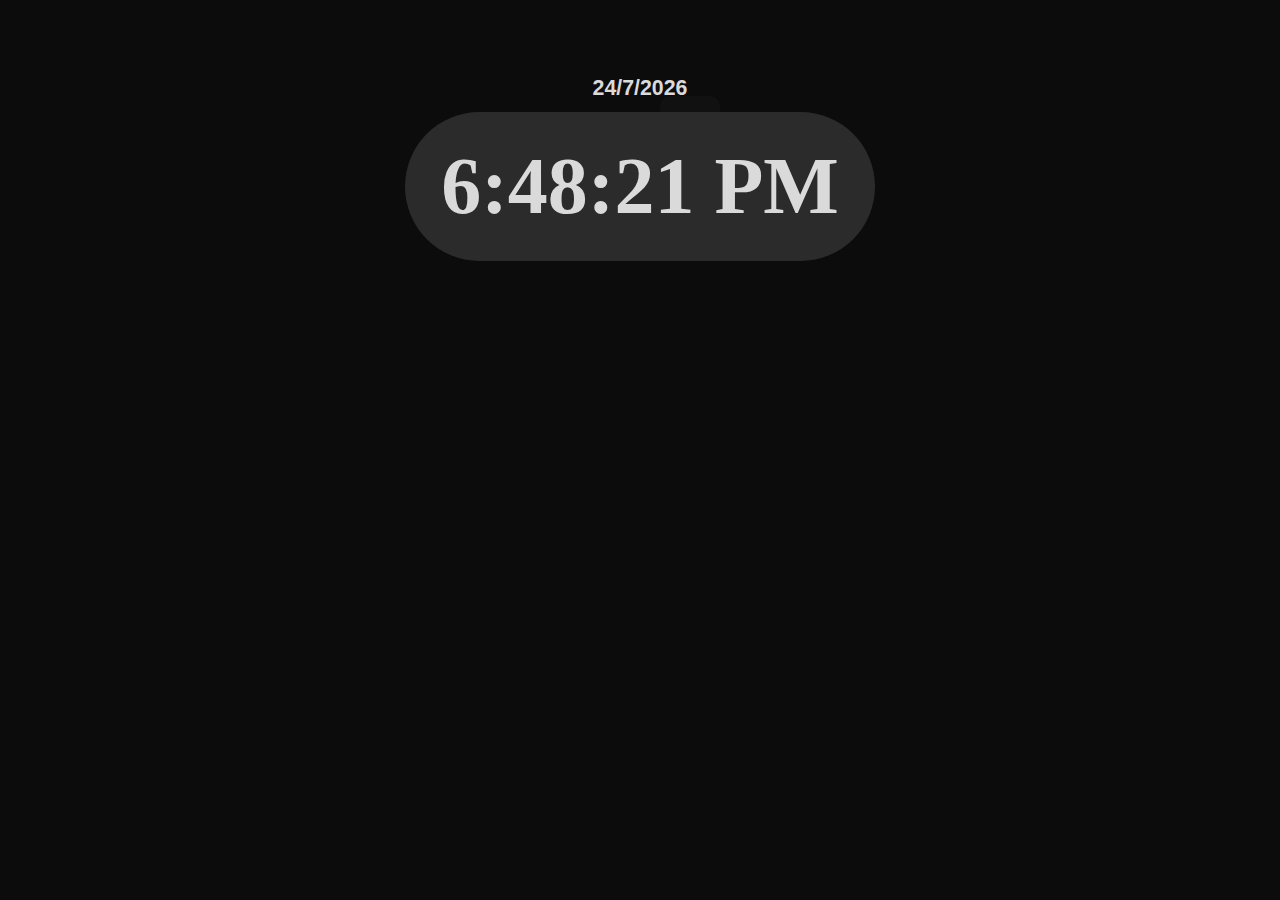
==== html/index.html @ 77c31f30 "refinando estilos e botão dark/white mode" ====
<!DOCTYPE html>
<html lang="pt-br">
<head>
    <meta charset="UTF-8">
    <meta http-equiv="X-UA-Compatible" content="IE=edge">
    <meta name="viewport" content="width=device-width, initial-scale=1.0">
    <link href="/styles/style.css" rel="stylesheet" type="text/css">
    <link href="https://fonts.googleapis.com/css2?family=Montserrat+Alternates&display=swap">
    <title id="title">Data e Hora</title>
</head>
<body>
    <script src='\js\app.js'></script>

    <div class="container">
        <main>
            <section>
                <button class="darkmode" onclick="darkMode()">Dark Mode</button>
            </section>
            
            <div id="exemplo"></div>

            <section class="conteudo">
                <section id="data">
                    <div id="data">Data aqui</div>
                </section>
                                

                <section id="horario">
                    <div class="div-hora">
                        <h1 class="hora" id="hora"></h1>
                        <div class="background-hora"></div>
                    </div>
                </section>

                <section id="message">
                    <div id="msg"></div>
                </section>
            </section>
            
            
            
            <script>

                const sleep = (milliseconds) => {
                    return new Promise(resolve => setTimeout(resolve, milliseconds))
                }

                const atualizando = async() => {
                    
                    while (true) {
                        const day = new Date().getDate()
                        const month = new Date().getMonth()
                        const year = new Date().getFullYear()
                        const hora_atual = new Date().getHours()

                        const hour = new Date().toLocaleTimeString()
                        var titulo = window.document.getElementById('title')
                        var hora = window.document.getElementById('hora')
                        var data = window.document.getElementById('data')

                        hora.innerHTML = hour
                        titulo.innerHTML = hour + ' - Hora exata'

                        data.innerHTML = `<strong>${day}/${month + 1}/${year}</strong>`
                        await sleep(1000)

                        if (hora_atual > 17 ) {
                            var msg = window.document.getElementById('msg')
                            msg.innerHTML = '"Tenha uma boa noite!"'
                        }
                        if (hora_atual < 17 && hora_atual >= 12) {
                            var msg = window.document.getElementById('msg')
                            msg.innerHTML = '"Tenha uma boa tarde!"'
                        }

                        if (hora_atual < 12 ) {
                            msg.innerHTML = '"Tenha uma bom dia!"'
                        }

                    }

                }
                atualizando()
                    
            </script>
        </main>
    </div>    
    
</body>
</html>
---- styles/style.css ----
#corpos__celestes {
    background-color: aliceblue;
    font: black;
}


body {
    font: normal 16pt arial;
    background-color: rgb(12, 12, 12);
    color: rgb(218, 218, 218);
}

.conteudo {
    margin-top: 5%;
}

#hora {
    font: bold 60pt montserrat;
}

.div-hora {
    display: flex;
    justify-content: center;
    align-items: center;
}

.hora {
    position: relative;
    z-index: 2;
}

.background-hora{
    position: absolute;
    z-index: 1;
    width: 22em;
    height: 7em;
    background-color: #2b2b2b;
    border-radius: 80px;
}

* {
    text-align: center;
    margin: 20px;
}

#msg {
    font: normal 22pt arial;
}

.darkmode {
    width: 60px;
    height: 60px;
    border: none;
    outline: none;
    color: #fff;
    background: #111;
    cursor: pointer;
    position: fixed;
    z-index: 0;
    border-radius: 10px;
}

.darkmode:before {
    content: '';
    background: linear-gradient(45deg, #40c9ff, #e81cff, #40c9ff );
    position: absolute;
    top: -2px;
    left:-2px;
    background-size: 400%;
    z-index: -1;
    filter: blur(5px);
    width: calc(100% + 4px);
    height: calc(100% + 4px);
    opacity: 0;
    transition: opacity .3s ease-in-out;
    border-radius: 10px;
}

.darkmode:active {
    color: #000
}

.darkmode:active:after {
    background: transparent;
}

.darkmode:hover:before {
    opacity: 1;
}

.darkmode:after {
    z-index: -1;
    content: '';
    position: absolute;
    width: 100%;
    height: 100%;
    background: #111;
    left: 0;
    top: 0;
    border-radius: 10px;
}
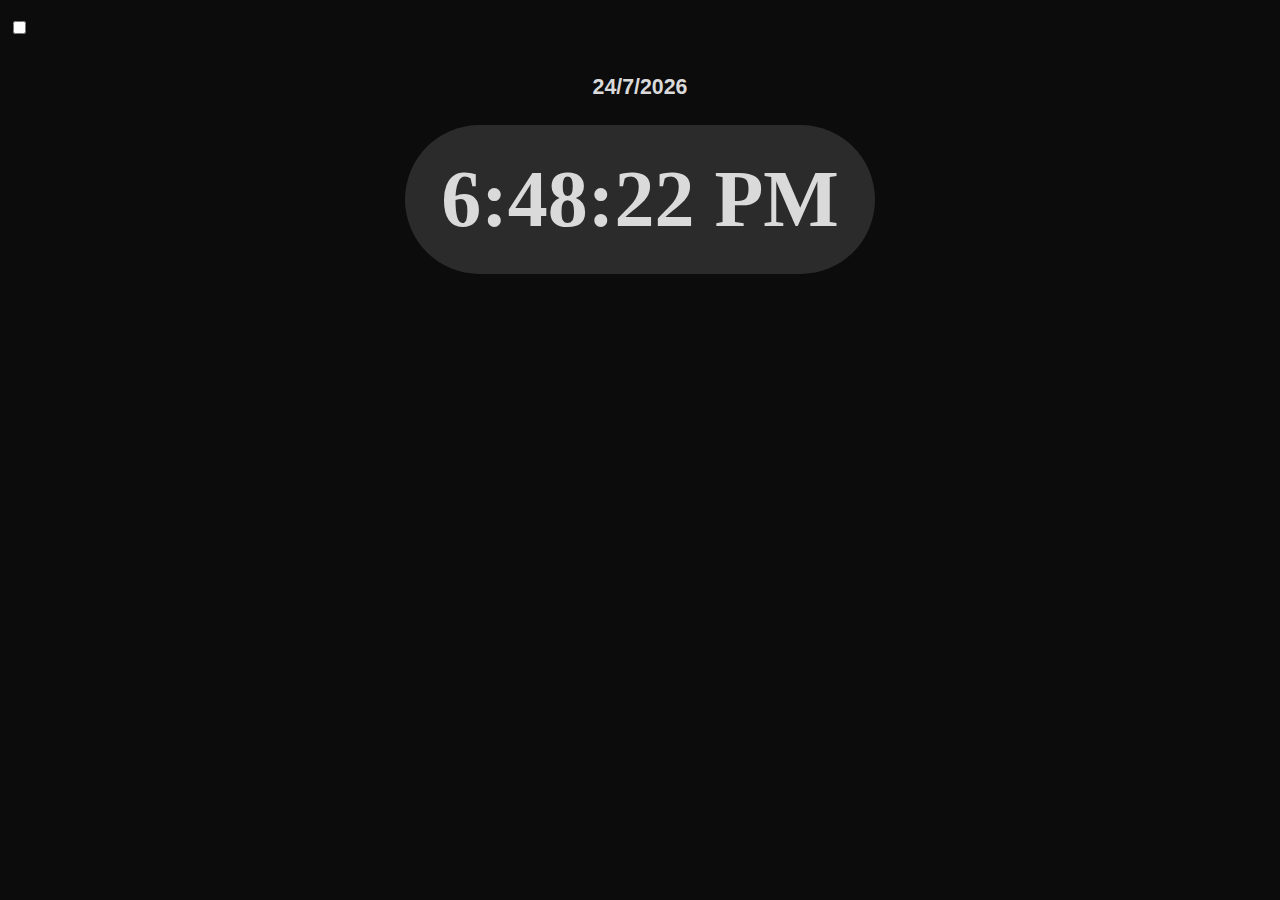
==== commit cc96f1cd: "Add checkbox" ====
--- a/html/index.html
+++ b/html/index.html
@@ -13,8 +13,9 @@
 
     <div class="container">
         <main>
-            <section>
-                <button class="darkmode" onclick="darkMode()">Dark Mode</button>
+            <section class="switch_container">
+                <input type="checkbox" class="switch switch--shadow" onclick="whitemode()" id="switch-shadow"/>
+                <label for="switch-shadow"></label>
             </section>
             
             <div id="exemplo"></div>
--- a/styles/style.css
+++ b/styles/style.css
@@ -40,62 +40,29 @@
 
 * {
     text-align: center;
-    margin: 20px;
 }
 
 #msg {
     font: normal 22pt arial;
 }
 
-.darkmode {
-    width: 60px;
-    height: 60px;
-    border: none;
-    outline: none;
-    color: #fff;
-    background: #111;
-    cursor: pointer;
-    position: fixed;
-    z-index: 0;
-    border-radius: 10px;
+.switch {
+    
+    position: absolute;
+    margin-left: -49% ;
+    margin-top: 1%;
+
 }
 
-.darkmode:before {
-    content: '';
-    background: linear-gradient(45deg, #40c9ff, #e81cff, #40c9ff );
-    position: absolute;
-    top: -2px;
-    left:-2px;
-    background-size: 400%;
-    z-index: -1;
-    filter: blur(5px);
-    width: calc(100% + 4px);
-    height: calc(100% + 4px);
-    opacity: 0;
-    transition: opacity .3s ease-in-out;
-    border-radius: 10px;
+.switch + label {
+    display: block;
+    position: relative;
+    cursor: pointer;
+    outline: none;
+    user-select: none;
 }
 
-.darkmode:active {
-    color: #000
-}
-
-.darkmode:active:after {
-    background: transparent;
-}
-
-.darkmode:hover:before {
-    opacity: 1;
-}
-
-.darkmode:after {
-    z-index: -1;
-    content: '';
-    position: absolute;
-    width: 100%;
-    height: 100%;
-    background: #111;
-    left: 0;
-    top: 0;
-    border-radius: 10px;
-}
+.switch--shadow + label {
+    padding: 2px;
+    width: 120px;
+}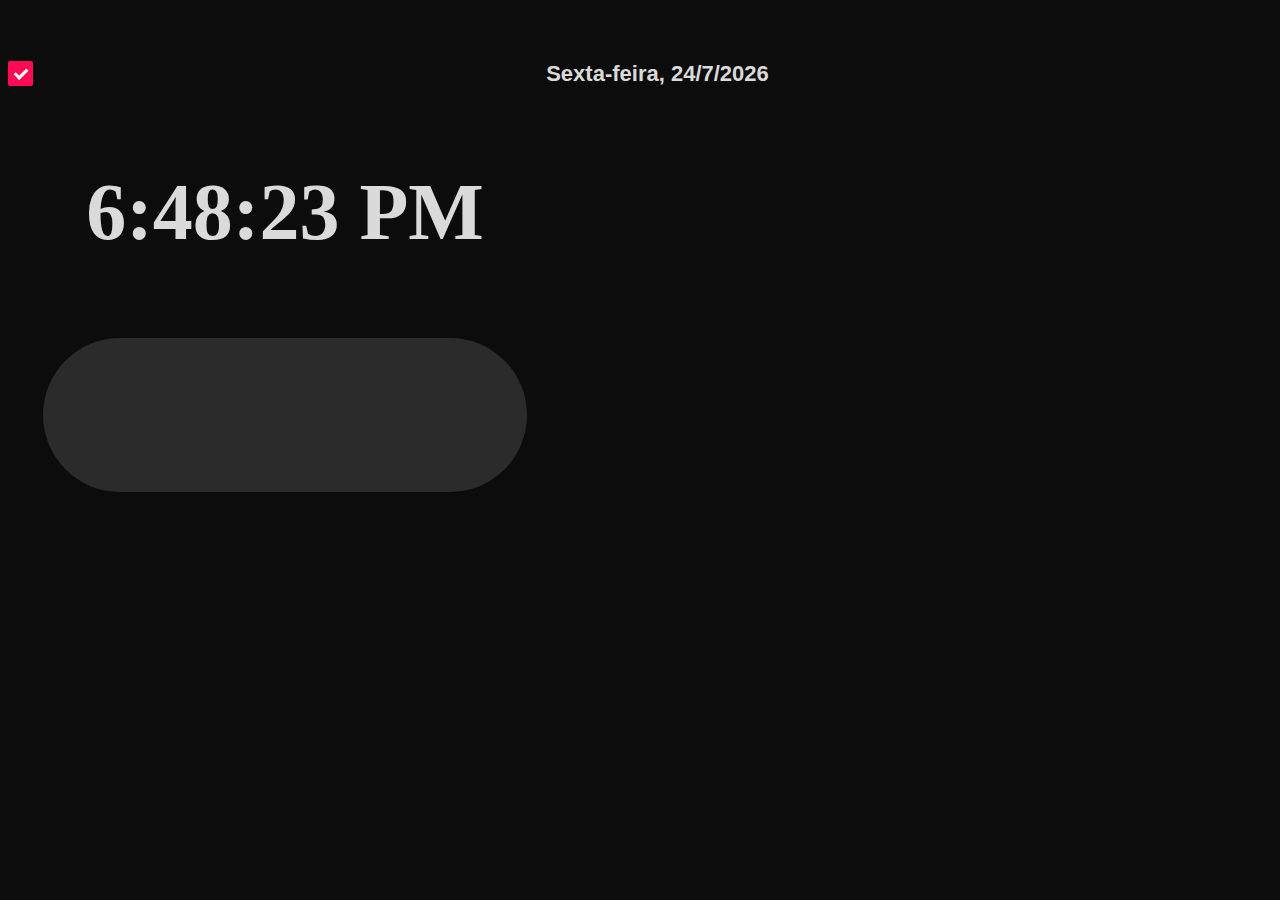
==== commit ba05e30d: "add dia da semana e botão estilizado" ====
--- a/html/index.html
+++ b/html/index.html
@@ -13,10 +13,10 @@
 
     <div class="container">
         <main>
-            <section class="switch_container">
-                <input type="checkbox" class="switch switch--shadow" onclick="whitemode()" id="switch-shadow"/>
-                <label for="switch-shadow"></label>
-            </section>
+            <label class="container_checkbox">
+                <input type="checkbox" checked="checked">
+                <span class="checkmark"></span>
+              </label>
             
             <div id="exemplo"></div>
 
@@ -26,11 +26,9 @@
                 </section>
                                 
 
-                <section id="horario">
-                    <div class="div-hora">
-                        <h1 class="hora" id="hora"></h1>
-                        <div class="background-hora"></div>
-                    </div>
+                <section id="horario" class="horario">
+                    <p class="hora" id="hora"></p>
+                    <div class="background-hora"></div>
                 </section>
 
                 <section id="message">
@@ -49,10 +47,12 @@
                 const atualizando = async() => {
                     
                     while (true) {
-                        const day = new Date().getDate()
-                        const month = new Date().getMonth()
-                        const year = new Date().getFullYear()
-                        const hora_atual = new Date().getHours()
+                        const day = new Date()
+                        const now = day.getDate()
+                        const dayweek = day.getDay()
+                        const month = day.getMonth()
+                        const year = day.getFullYear()
+                        const hora_atual = day.getHours()
 
                         const hour = new Date().toLocaleTimeString()
                         var titulo = window.document.getElementById('title')
@@ -62,8 +62,38 @@
                         hora.innerHTML = hour
                         titulo.innerHTML = hour + ' - Hora exata'
 
-                        data.innerHTML = `<strong>${day}/${month + 1}/${year}</strong>`
+                        switch (dayweek) {
+                            case 0 :
+                                data.innerHTML = `<strong>Domigo, ${now}/${month + 1}/${year}</strong>`
                         await sleep(1000)
+                            break
+                            case 1 :
+                                data.innerHTML = `<strong>Segunda-feira, ${now}/${month + 1}/${year}</strong>`
+                        await sleep(1000)
+                            break
+                            case 2 :
+                                data.innerHTML = `<strong>Terça-feira, ${now}/${month + 1}/${year}</strong>`
+                        await sleep(1000)
+                            break
+                            case 3 :
+                                data.innerHTML = `<strong>Quarta-feira, ${now}/${month + 1}/${year}</strong>`
+                        await sleep(1000)
+                            break
+                            case 4 :
+                                data.innerHTML = `<strong>Quinta-feira, ${now}/${month + 1}/${year}</strong>`
+                        await sleep(1000)
+                            break
+                            case 5 :
+                                data.innerHTML = `<strong>Sexta-feira, ${now}/${month + 1}/${year}</strong>`
+                        await sleep(1000)
+                            break
+                            case 6 :
+                                data.innerHTML = `<strong>Sabádo, ${now}/${month + 1}/${year}</strong>`
+                        await sleep(1000)
+                            break
+
+                        }
+                        
 
                         if (hora_atual > 17 ) {
                             var msg = window.document.getElementById('msg')
--- a/styles/style.css
+++ b/styles/style.css
@@ -16,21 +16,25 @@
 
 #hora {
     font: bold 60pt montserrat;
+    z-index: 0;
 }
 
 .div-hora {
     display: flex;
-    justify-content: center;
     align-items: center;
+    position: absolute;
 }
 
-.hora {
+.horario {
     position: relative;
     z-index: 2;
+    display: table-cell;
+    vertical-align: middle;
 }
 
 .background-hora{
-    position: absolute;
+    position: relative;
+    top: 10%;
     z-index: 1;
     width: 22em;
     height: 7em;
@@ -45,24 +49,83 @@
 #msg {
     font: normal 22pt arial;
 }
-
-.switch {
-    
-    position: absolute;
-    margin-left: -49% ;
-    margin-top: 1%;
-
+/* 
+.container_checkbox {
+    position: relative;
 }
 
-.switch + label {
+.checkbox {
+    position: relative;
+    width: 30px;
+    height: 30px;
+    margin-left: -95% ;
+    margin-top: 2%;
+}
+
+.checkmark {
+    position: relative;
+    height: 25px;
+    width: 25px;
+    background-color:#2b2b2b;
+    border-radius: 2px;
+} */
+
+.container {
     display: block;
     position: relative;
+    padding-left: 35px;
+    margin-bottom: 12px;
     cursor: pointer;
-    outline: none;
-    user-select: none;
-}
-
-.switch--shadow + label {
-    padding: 2px;
-    width: 120px;
-}+    font-size: 22px;
+  }
+  
+  /* Esconder o checkbox padrão */
+  .container input {
+    position: absolute;
+    opacity: 0;
+    cursor: pointer;
+    height: 0;
+    width: 0;
+  }
+  
+  /* Criar o checkbox customizado */
+  .checkmark {
+    position: absolute;
+    top: 0;
+    left: 0;
+    height: 25px;
+    width: 25px;
+    background-color: #eee;
+    border-radius: 2px;
+  }
+  
+  /* Adicionar uma cor de fundo cinza ao passar o mouse */
+  .container:hover input ~ .checkmark {
+    background-color: #ccc;
+  }
+  
+  /* Quando o checkbox é clicado, adicionar um fundo rosa */
+  .container input:checked ~ .checkmark {
+    background-color: #ff0a54;
+  }
+  
+  /* Criar o ícone de check, escondido quando não estiver selecionado */
+  .container .checkmark:after {
+    content: "";
+    position: absolute;
+    display: none;
+    left: 9px;
+    top: 5px;
+    width: 5px;
+    height: 10px;
+    border: solid white;
+    border-width: 0 3px 3px 0;
+    -webkit-transform: rotate(45deg);
+    -ms-transform: rotate(45deg);
+    transform: rotate(45deg);
+  }
+  
+  /* Exibir o ícone quando selecionado */
+  .container input:checked ~ .checkmark:after {
+    display: block;
+  }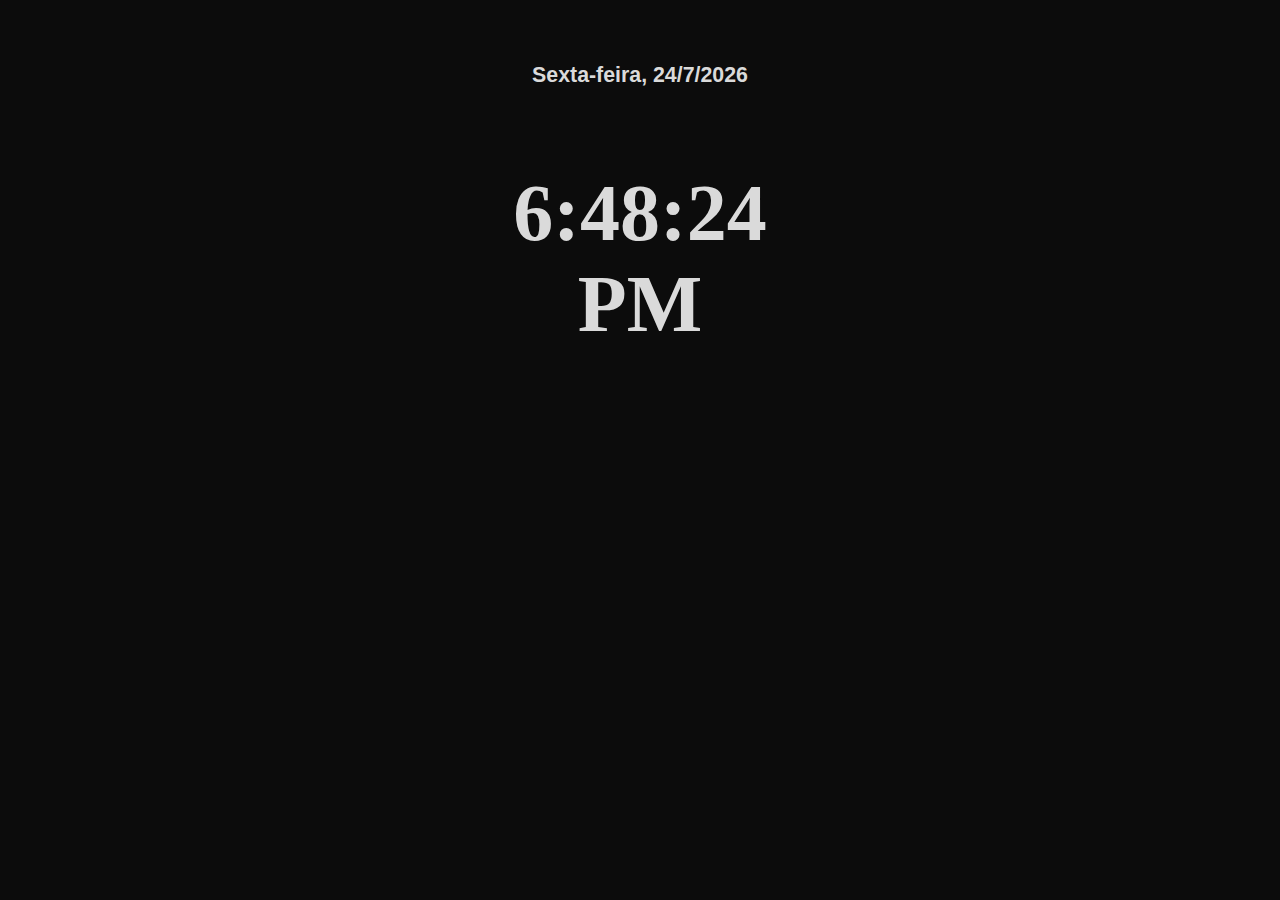
==== commit 1de6ced1: "Retirada de botão e background hour" ====
--- a/html/index.html
+++ b/html/index.html
@@ -9,34 +9,28 @@
     <title id="title">Data e Hora</title>
 </head>
 <body>
-    <script src='\js\app.js'></script>
-
     <div class="container">
         <main>
-            <label class="container_checkbox">
-                <input type="checkbox" checked="checked">
-                <span class="checkmark"></span>
-              </label>
-            
-            <div id="exemplo"></div>
-
             <section class="conteudo">
                 <section id="data">
                     <div id="data">Data aqui</div>
-                </section>
-                                
+                </section>  
 
-                <section id="horario" class="horario">
-                    <p class="hora" id="hora"></p>
-                    <div class="background-hora"></div>
-                </section>
+                <div class="conteudo_hora">
+                    <div id="horario" class="horario">
+                        <p class="hora" id="hora"></p>
+                    </div>
+                    <!-- <div>
+                        <div class="background-hora"></div>
+                    </div> -->
+                </div>
 
                 <section id="message">
                     <div id="msg"></div>
                 </section>
             </section>
             
-            
+            <!-- Script javascript -->
             
             <script>
 
--- a/styles/style.css
+++ b/styles/style.css
@@ -17,29 +17,14 @@
 #hora {
     font: bold 60pt montserrat;
     z-index: 0;
+    max-width: 30%;
 }
 
-.div-hora {
+
+.horario {
     display: flex;
     align-items: center;
-    position: absolute;
-}
-
-.horario {
-    position: relative;
-    z-index: 2;
-    display: table-cell;
-    vertical-align: middle;
-}
-
-.background-hora{
-    position: relative;
-    top: 10%;
-    z-index: 1;
-    width: 22em;
-    height: 7em;
-    background-color: #2b2b2b;
-    border-radius: 80px;
+    justify-content: center;
 }
 
 * {
@@ -49,83 +34,4 @@
 #msg {
     font: normal 22pt arial;
 }
-/* 
-.container_checkbox {
-    position: relative;
-}
 
-.checkbox {
-    position: relative;
-    width: 30px;
-    height: 30px;
-    margin-left: -95% ;
-    margin-top: 2%;
-}
-
-.checkmark {
-    position: relative;
-    height: 25px;
-    width: 25px;
-    background-color:#2b2b2b;
-    border-radius: 2px;
-} */
-
-.container {
-    display: block;
-    position: relative;
-    padding-left: 35px;
-    margin-bottom: 12px;
-    cursor: pointer;
-    font-size: 22px;
-  }
-  
-  /* Esconder o checkbox padrão */
-  .container input {
-    position: absolute;
-    opacity: 0;
-    cursor: pointer;
-    height: 0;
-    width: 0;
-  }
-  
-  /* Criar o checkbox customizado */
-  .checkmark {
-    position: absolute;
-    top: 0;
-    left: 0;
-    height: 25px;
-    width: 25px;
-    background-color: #eee;
-    border-radius: 2px;
-  }
-  
-  /* Adicionar uma cor de fundo cinza ao passar o mouse */
-  .container:hover input ~ .checkmark {
-    background-color: #ccc;
-  }
-  
-  /* Quando o checkbox é clicado, adicionar um fundo rosa */
-  .container input:checked ~ .checkmark {
-    background-color: #ff0a54;
-  }
-  
-  /* Criar o ícone de check, escondido quando não estiver selecionado */
-  .container .checkmark:after {
-    content: "";
-    position: absolute;
-    display: none;
-    left: 9px;
-    top: 5px;
-    width: 5px;
-    height: 10px;
-    border: solid white;
-    border-width: 0 3px 3px 0;
-    -webkit-transform: rotate(45deg);
-    -ms-transform: rotate(45deg);
-    transform: rotate(45deg);
-  }
-  
-  /* Exibir o ícone quando selecionado */
-  .container input:checked ~ .checkmark:after {
-    display: block;
-  }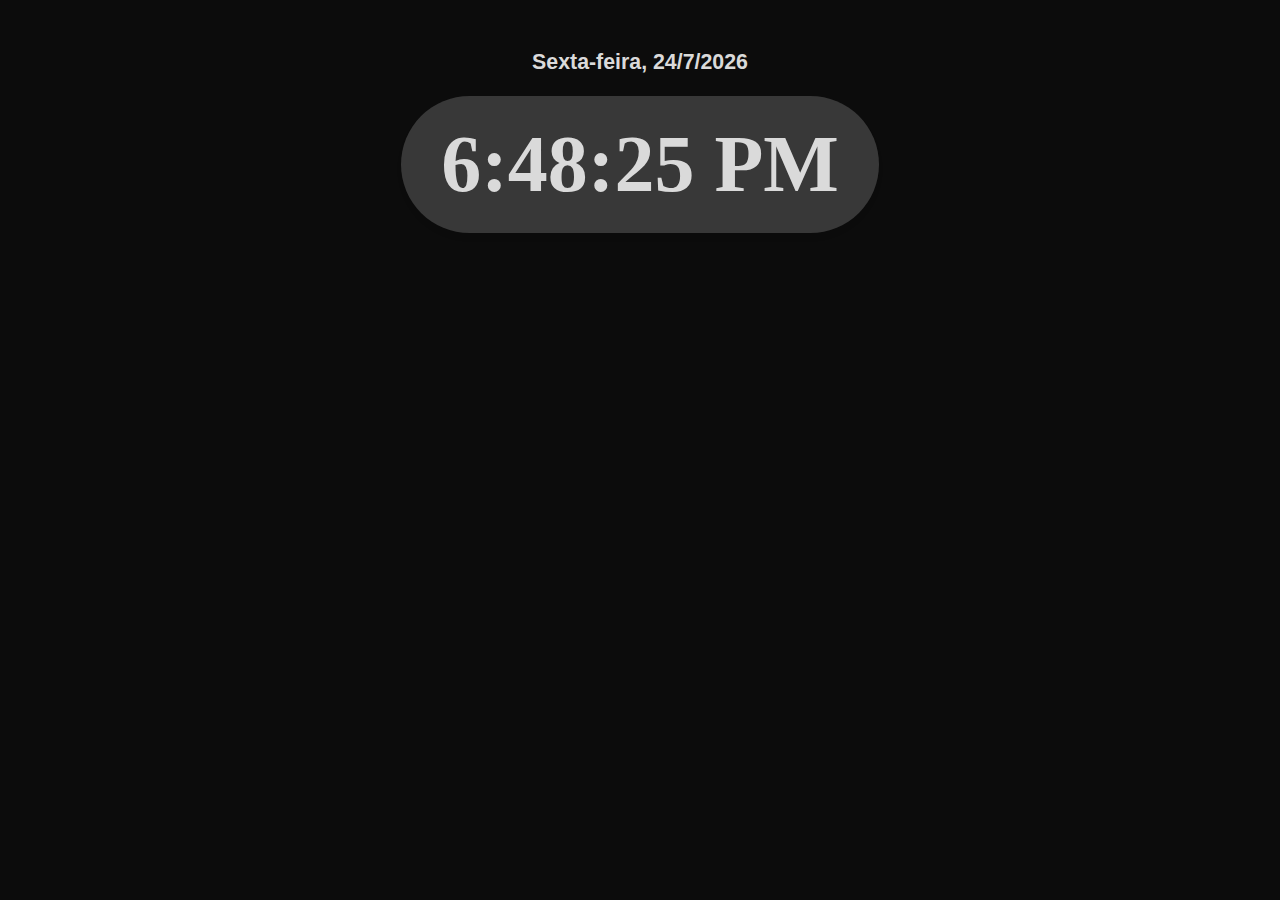
==== commit 581375e6: "base conteudo" ====
--- a/html/index.html
+++ b/html/index.html
@@ -11,23 +11,18 @@
 <body>
     <div class="container">
         <main>
-            <section class="conteudo">
-                <section id="data">
-                    <div id="data">Data aqui</div>
-                </section>  
+            <header class="cabeçalho">
+                <p id="data" class="data">data-aqui</p>
+            </header>
 
-                <div class="conteudo_hora">
-                    <div id="horario" class="horario">
-                        <p class="hora" id="hora"></p>
-                    </div>
-                    <!-- <div>
-                        <div class="background-hora"></div>
-                    </div> -->
+            <section class="seção">
+                <div class="horario" class="horario">
+                    <p class="hora" id="hora">HORA</p>
                 </div>
+            </section>
 
-                <section id="message">
-                    <div id="msg"></div>
-                </section>
+            <section id="mensagem" class="mensagem">
+                <div id="msg"></div>
             </section>
             
             <!-- Script javascript -->
--- a/styles/style.css
+++ b/styles/style.css
@@ -1,37 +1,45 @@
-#corpos__celestes {
-    background-color: aliceblue;
-    font: black;
+.data {
+    margin-top: 50px;
+    position: relative;
+    justify-content: center;
+    align-items: center;
+    text-align: center;
 }
-
 
 body {
     font: normal 16pt arial;
     background-color: rgb(12, 12, 12);
     color: rgb(218, 218, 218);
+    margin: 0px;
 }
 
-.conteudo {
-    margin-top: 5%;
-}
 
 #hora {
     font: bold 60pt montserrat;
-    z-index: 0;
-    max-width: 30%;
 }
 
-
-.horario {
-    display: flex;
-    align-items: center;
-    justify-content: center;
-}
-
-* {
+.cabeçalho, .mensagem{
     text-align: center;
 }
 
-#msg {
+#mensagem {
     font: normal 22pt arial;
+    padding: 30px;
 }
 
+.seção {
+    background: rgb(56, 56, 56);
+    width: 21em;
+    height: 5em;
+    padding: 15px;
+    margin: auto;
+    border-radius: 100px;
+    box-shadow: 0px 5px 5px rgba(0, 0, 0, 0.062);
+    justify-content: center;
+    align-items: center;
+    display: flex;
+}
+
+.horario {
+    text-align: center;
+}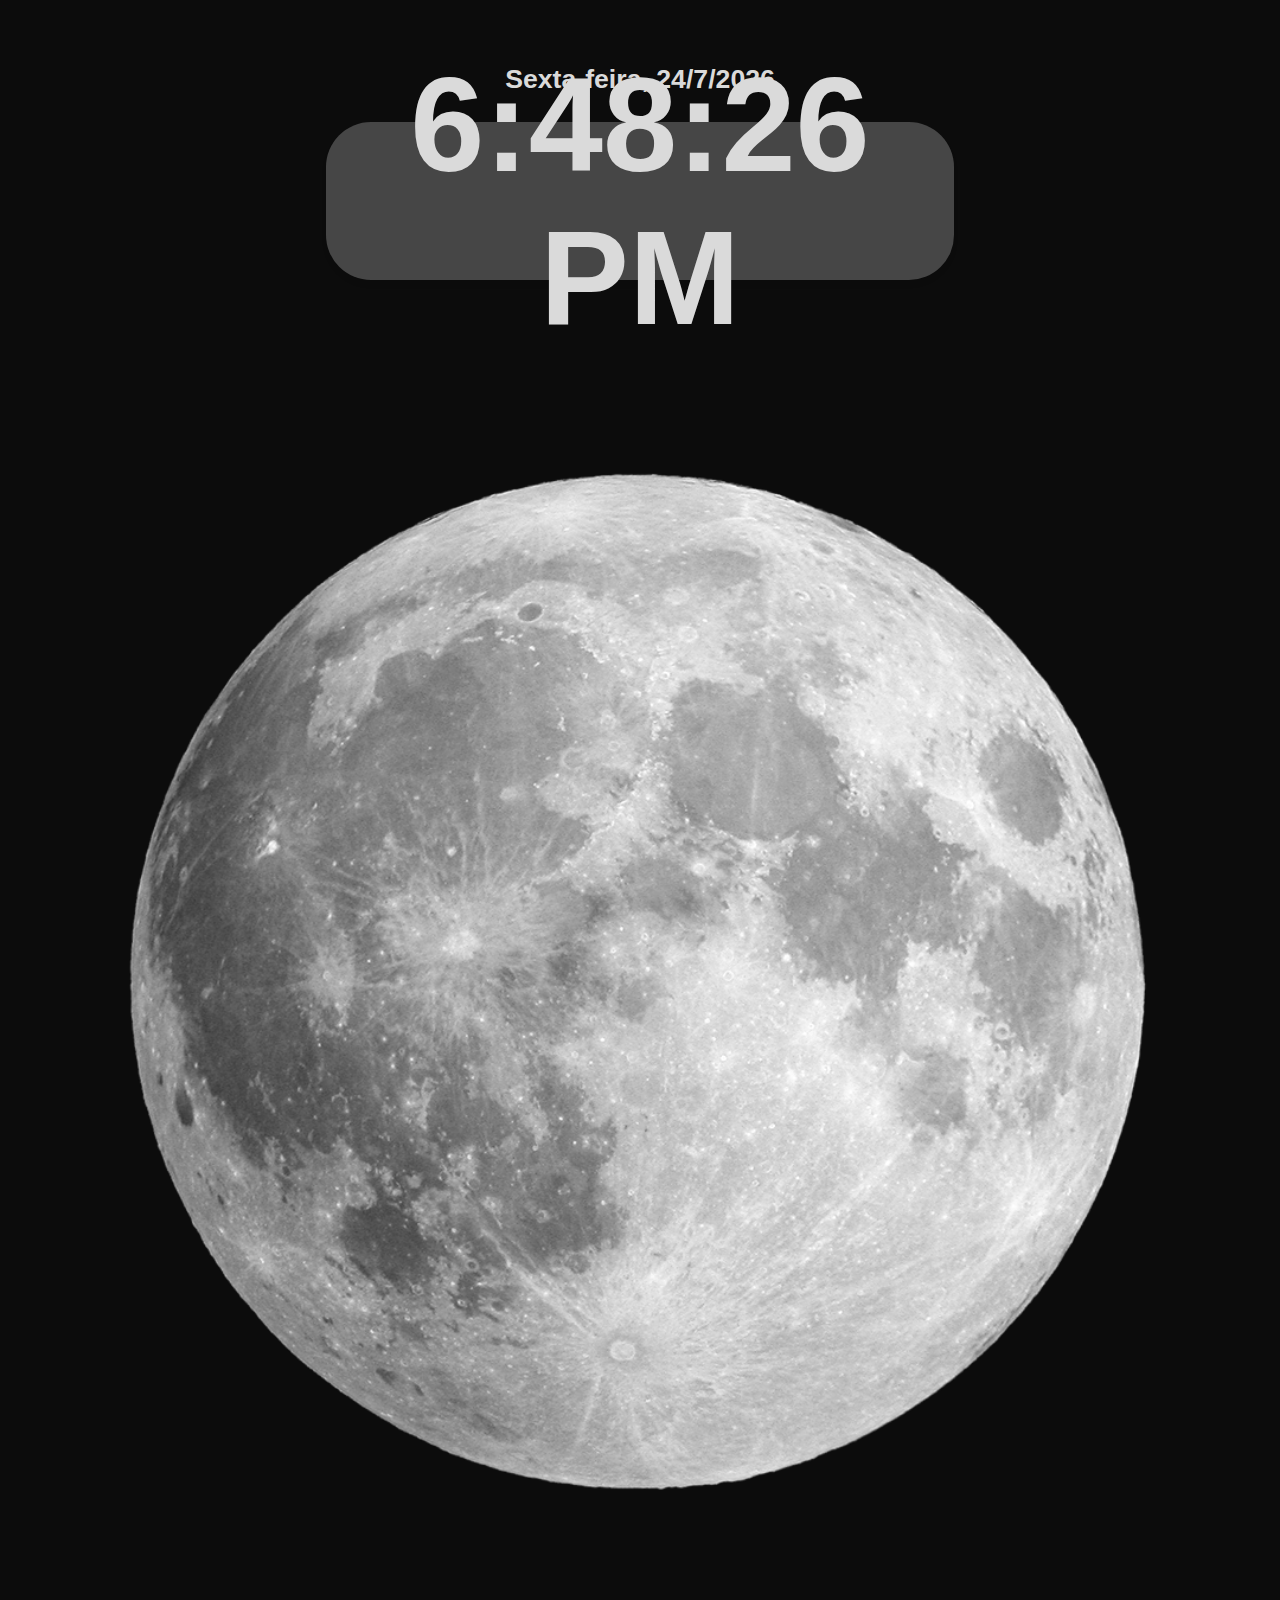
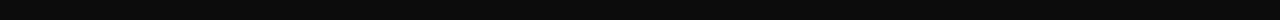
==== commit 48cc8e4e: "styles update" ====
--- a/html/index.html
+++ b/html/index.html
@@ -25,6 +25,10 @@
                 <div id="msg"></div>
             </section>
             
+
+            <div class="image">
+                <img src="/img/moon.png" class="astro" id="astro">
+            </div>
             <!-- Script javascript -->
             
             <script>
@@ -42,8 +46,9 @@
                         const month = day.getMonth()
                         const year = day.getFullYear()
                         const hora_atual = day.getHours()
+                        const hour = new Date().toLocaleTimeString()
 
-                        const hour = new Date().toLocaleTimeString()
+                        var image = window.document.getElementById('astro')
                         var titulo = window.document.getElementById('title')
                         var hora = window.document.getElementById('hora')
                         var data = window.document.getElementById('data')
@@ -53,31 +58,31 @@
 
                         switch (dayweek) {
                             case 0 :
-                                data.innerHTML = `<strong>Domigo, ${now}/${month + 1}/${year}</strong>`
+                                data.innerHTML = `Domingo, ${now}/${month + 1}/${year}`
                         await sleep(1000)
                             break
                             case 1 :
-                                data.innerHTML = `<strong>Segunda-feira, ${now}/${month + 1}/${year}</strong>`
+                                data.innerHTML = `Segunda-feira, ${now}/${month + 1}/${year}`
                         await sleep(1000)
                             break
                             case 2 :
-                                data.innerHTML = `<strong>Terça-feira, ${now}/${month + 1}/${year}</strong>`
+                                data.innerHTML = `Terça-feira, ${now}/${month + 1}/${year}`
                         await sleep(1000)
                             break
                             case 3 :
-                                data.innerHTML = `<strong>Quarta-feira, ${now}/${month + 1}/${year}</strong>`
+                                data.innerHTML = `Quarta-feira, ${now}/${month + 1}/${year}`
                         await sleep(1000)
                             break
                             case 4 :
-                                data.innerHTML = `<strong>Quinta-feira, ${now}/${month + 1}/${year}</strong>`
+                                data.innerHTML = `Quinta-feira, ${now}/${month + 1}/${year}`
                         await sleep(1000)
                             break
                             case 5 :
-                                data.innerHTML = `<strong>Sexta-feira, ${now}/${month + 1}/${year}</strong>`
+                                data.innerHTML = `Sexta-feira, ${now}/${month + 1}/${year}`
                         await sleep(1000)
                             break
                             case 6 :
-                                data.innerHTML = `<strong>Sabádo, ${now}/${month + 1}/${year}</strong>`
+                                data.innerHTML = `Sabádo, ${now}/${month + 1}/${year}`
                         await sleep(1000)
                             break
 
@@ -86,15 +91,17 @@
 
                         if (hora_atual > 17 ) {
                             var msg = window.document.getElementById('msg')
-                            msg.innerHTML = '"Tenha uma boa noite!"'
+                            image.src = "/img/moon.png" 
+                            msg.innerHTML = 'Tenha uma boa noite!' 
                         }
                         if (hora_atual < 17 && hora_atual >= 12) {
                             var msg = window.document.getElementById('msg')
-                            msg.innerHTML = '"Tenha uma boa tarde!"'
+                            msg.innerHTML = 'Tenha uma boa tarde!'
                         }
 
                         if (hora_atual < 12 ) {
-                            msg.innerHTML = '"Tenha uma bom dia!"'
+                            msg.innerHTML = 'Tenha uma bom dia!'
+                            image.src = "/img/sun.png" 
                         }
 
                     }
--- a/styles/style.css
+++ b/styles/style.css
@@ -1,9 +1,10 @@
 .data {
-    margin-top: 50px;
+    margin-top: 5%;
     position: relative;
     justify-content: center;
     align-items: center;
     text-align: center;
+    font: bold 20pt arial;
 }
 
 body {
@@ -15,7 +16,7 @@
 
 
 #hora {
-    font: bold 60pt montserrat;
+    font: bold 100pt arial;
 }
 
 .cabeçalho, .mensagem{
@@ -23,17 +24,17 @@
 }
 
 #mensagem {
-    font: normal 22pt arial;
+    font: italic 22pt arial;
     padding: 30px;
 }
 
 .seção {
-    background: rgb(56, 56, 56);
-    width: 21em;
-    height: 5em;
+    background: #464646;
+    width: 28em;
+    height: 6em;
     padding: 15px;
     margin: auto;
-    border-radius: 100px;
+    border-radius: 45px;
     box-shadow: 0px 5px 5px rgba(0, 0, 0, 0.062);
     justify-content: center;
     align-items: center;
@@ -42,4 +43,16 @@
 
 .horario {
     text-align: center;
+}
+
+.image {
+    margin: auto;
+    display: flex;
+    position: sticky;
+    justify-content: center;
+    align-items: center;
+}
+
+.astro {
+    width: 1500px;
 }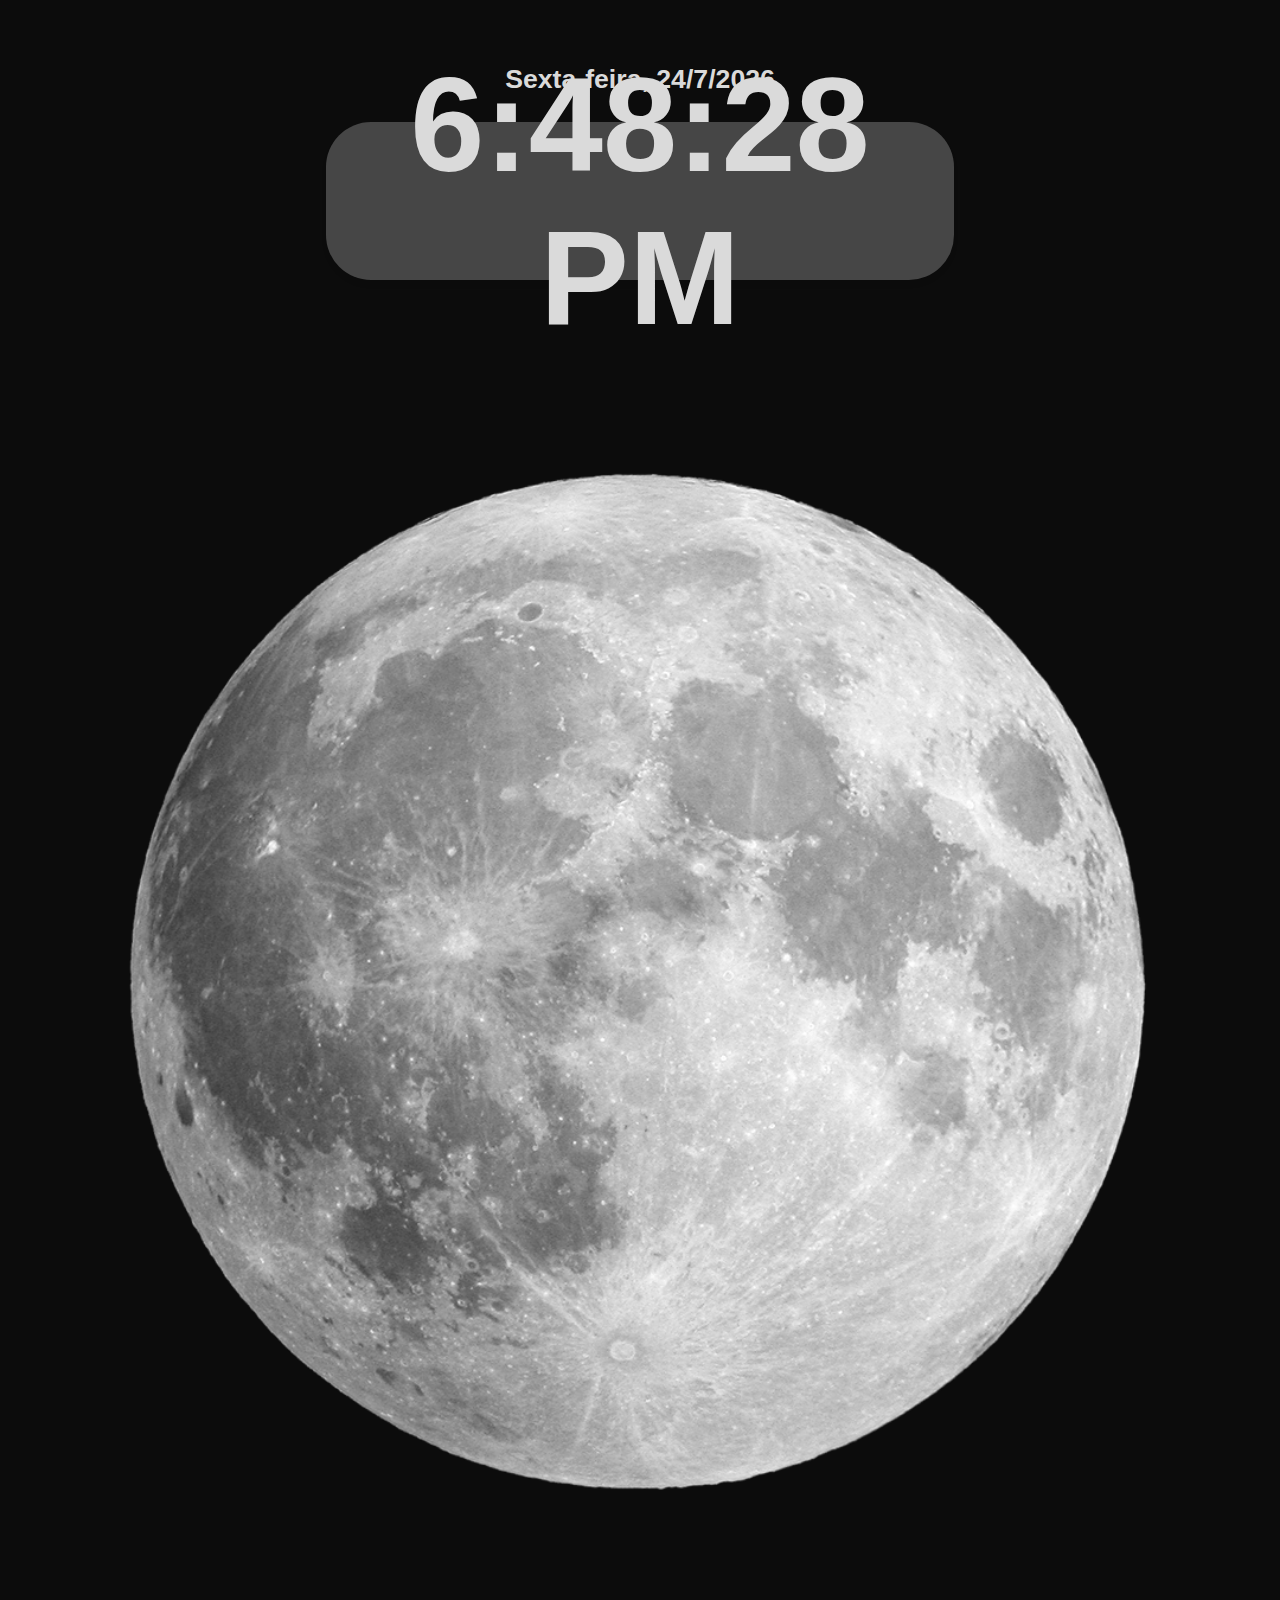
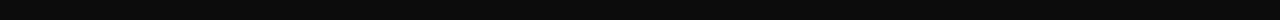
==== commit 4fae31e4: "espaçamentos update" ====
--- a/html/index.html
+++ b/html/index.html
@@ -24,7 +24,6 @@
             <section id="mensagem" class="mensagem">
                 <div id="msg"></div>
             </section>
-            
 
             <div class="image">
                 <img src="/img/moon.png" class="astro" id="astro">
@@ -85,10 +84,8 @@
                                 data.innerHTML = `Sabádo, ${now}/${month + 1}/${year}`
                         await sleep(1000)
                             break
-
                         }
                         
-
                         if (hora_atual > 17 ) {
                             var msg = window.document.getElementById('msg')
                             image.src = "/img/moon.png" 
@@ -107,12 +104,9 @@
                     }
 
                 }
-                atualizando()
-                    
+                atualizando() 
             </script>
         </main>
     </div>    
-    
 </body>
-</html>
-
+</html>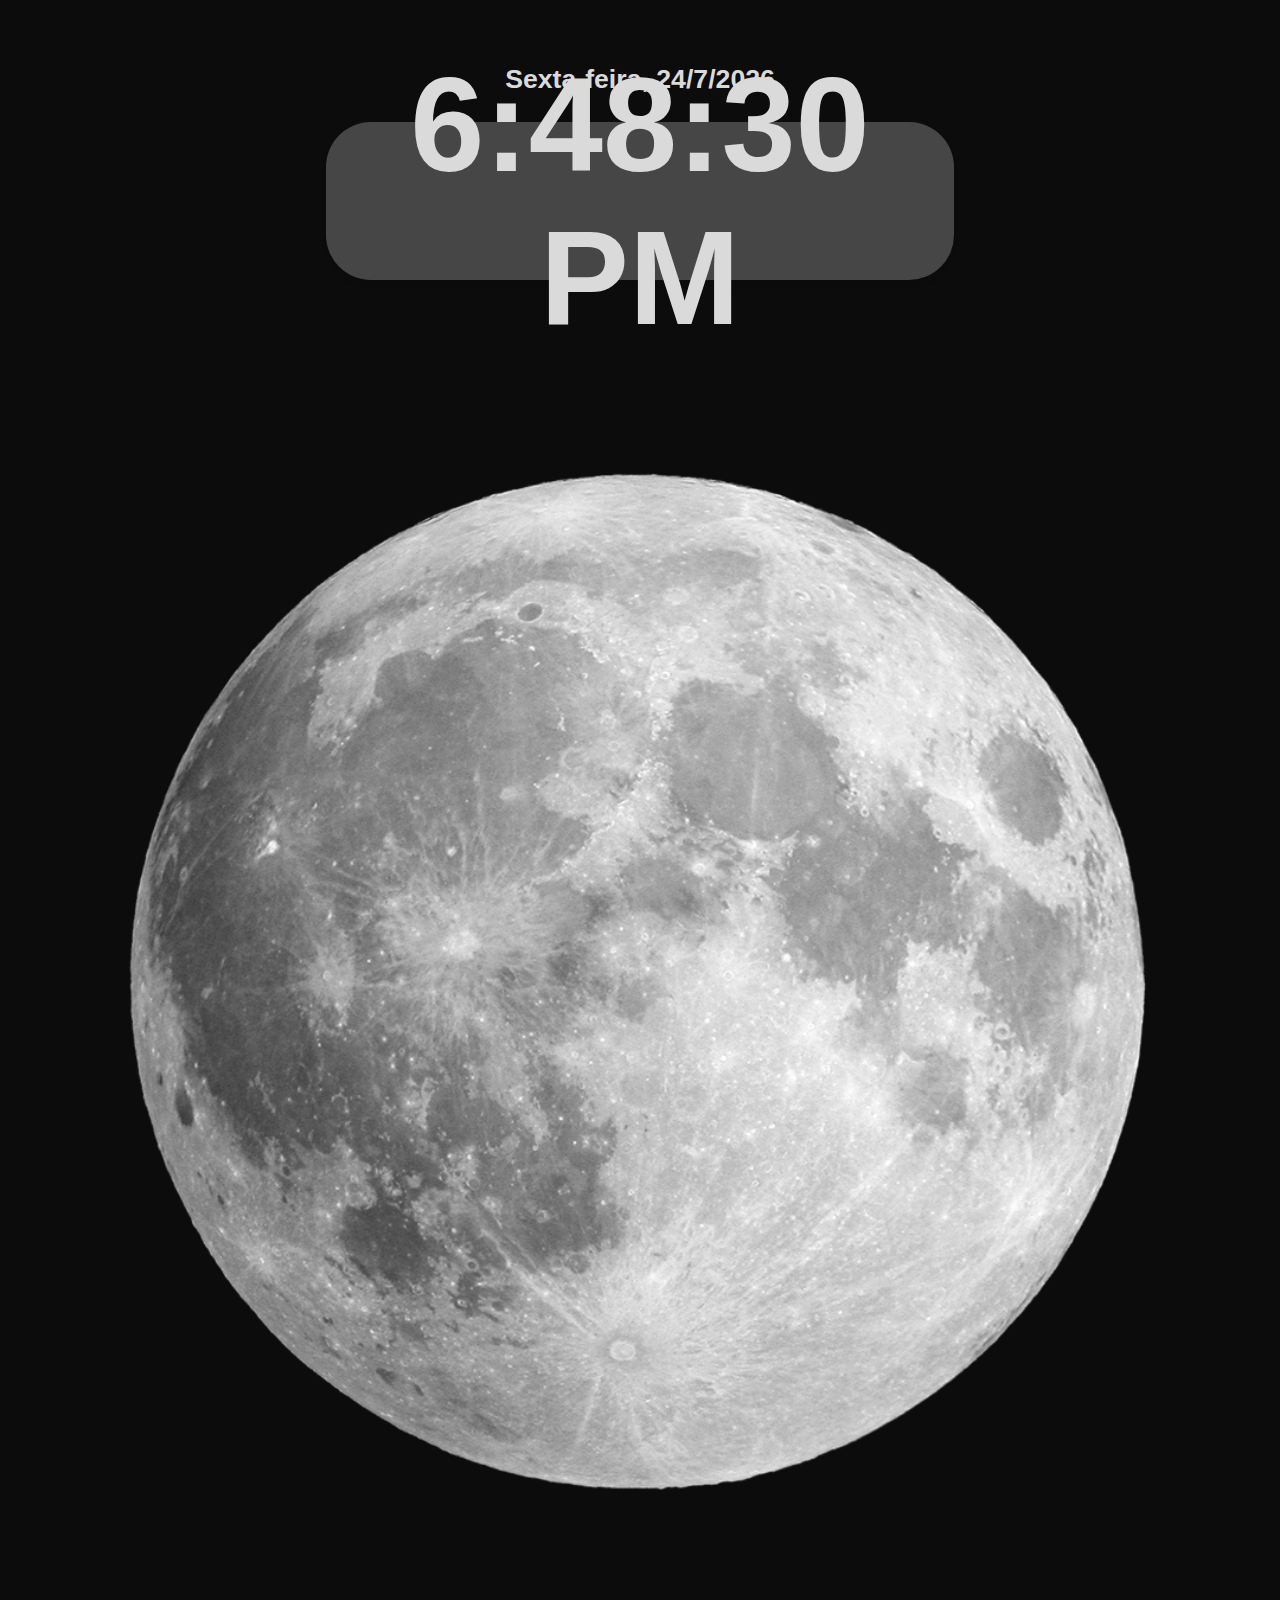
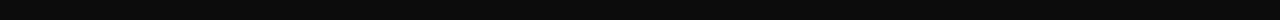
==== commit 03c80575: "?" ====
--- a/html/index.html
+++ b/html/index.html
@@ -31,13 +31,11 @@
             <!-- Script javascript -->
             
             <script>
-
                 const sleep = (milliseconds) => {
                     return new Promise(resolve => setTimeout(resolve, milliseconds))
                 }
 
-                const atualizando = async() => {
-                    
+                const atualizando = async() => {    
                     while (true) {
                         const day = new Date()
                         const now = day.getDate()
@@ -95,7 +93,6 @@
                             var msg = window.document.getElementById('msg')
                             msg.innerHTML = 'Tenha uma boa tarde!'
                         }
-
                         if (hora_atual < 12 ) {
                             msg.innerHTML = 'Tenha uma bom dia!'
                             image.src = "/img/sun.png" 
